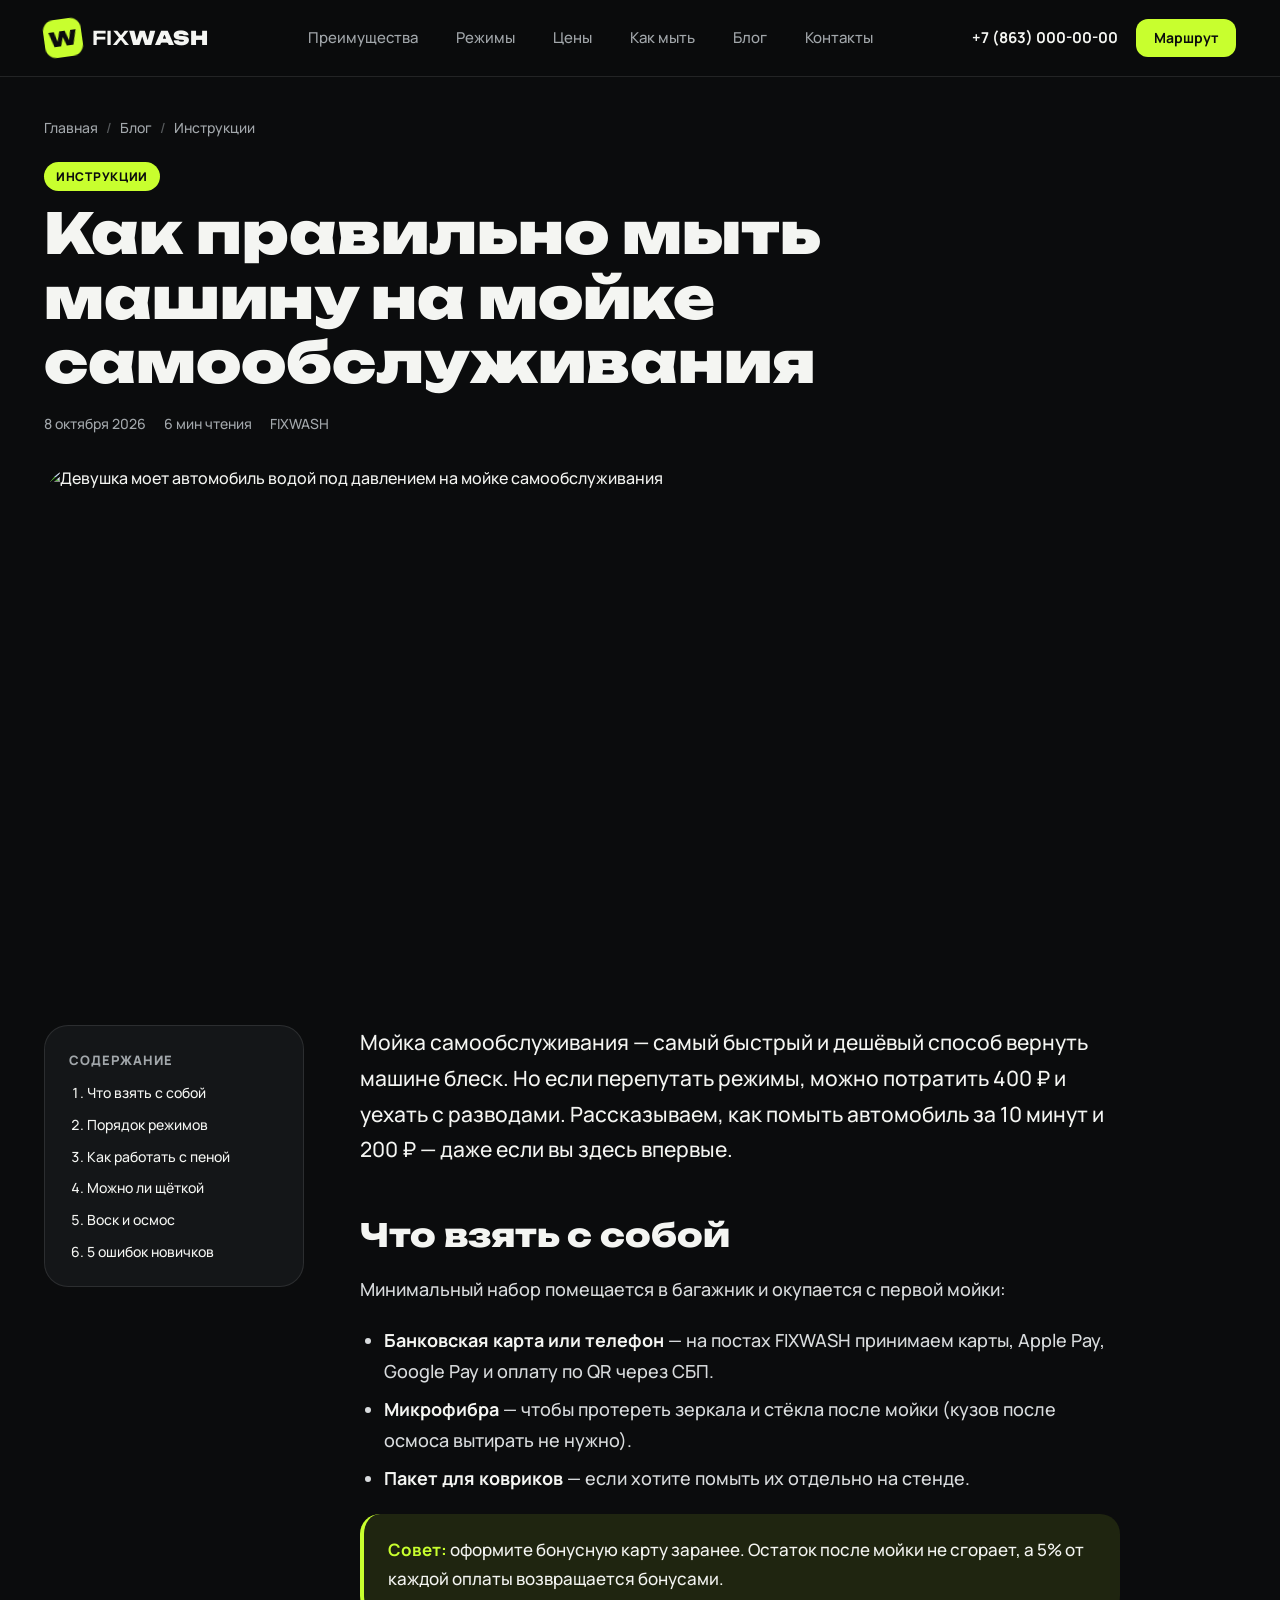
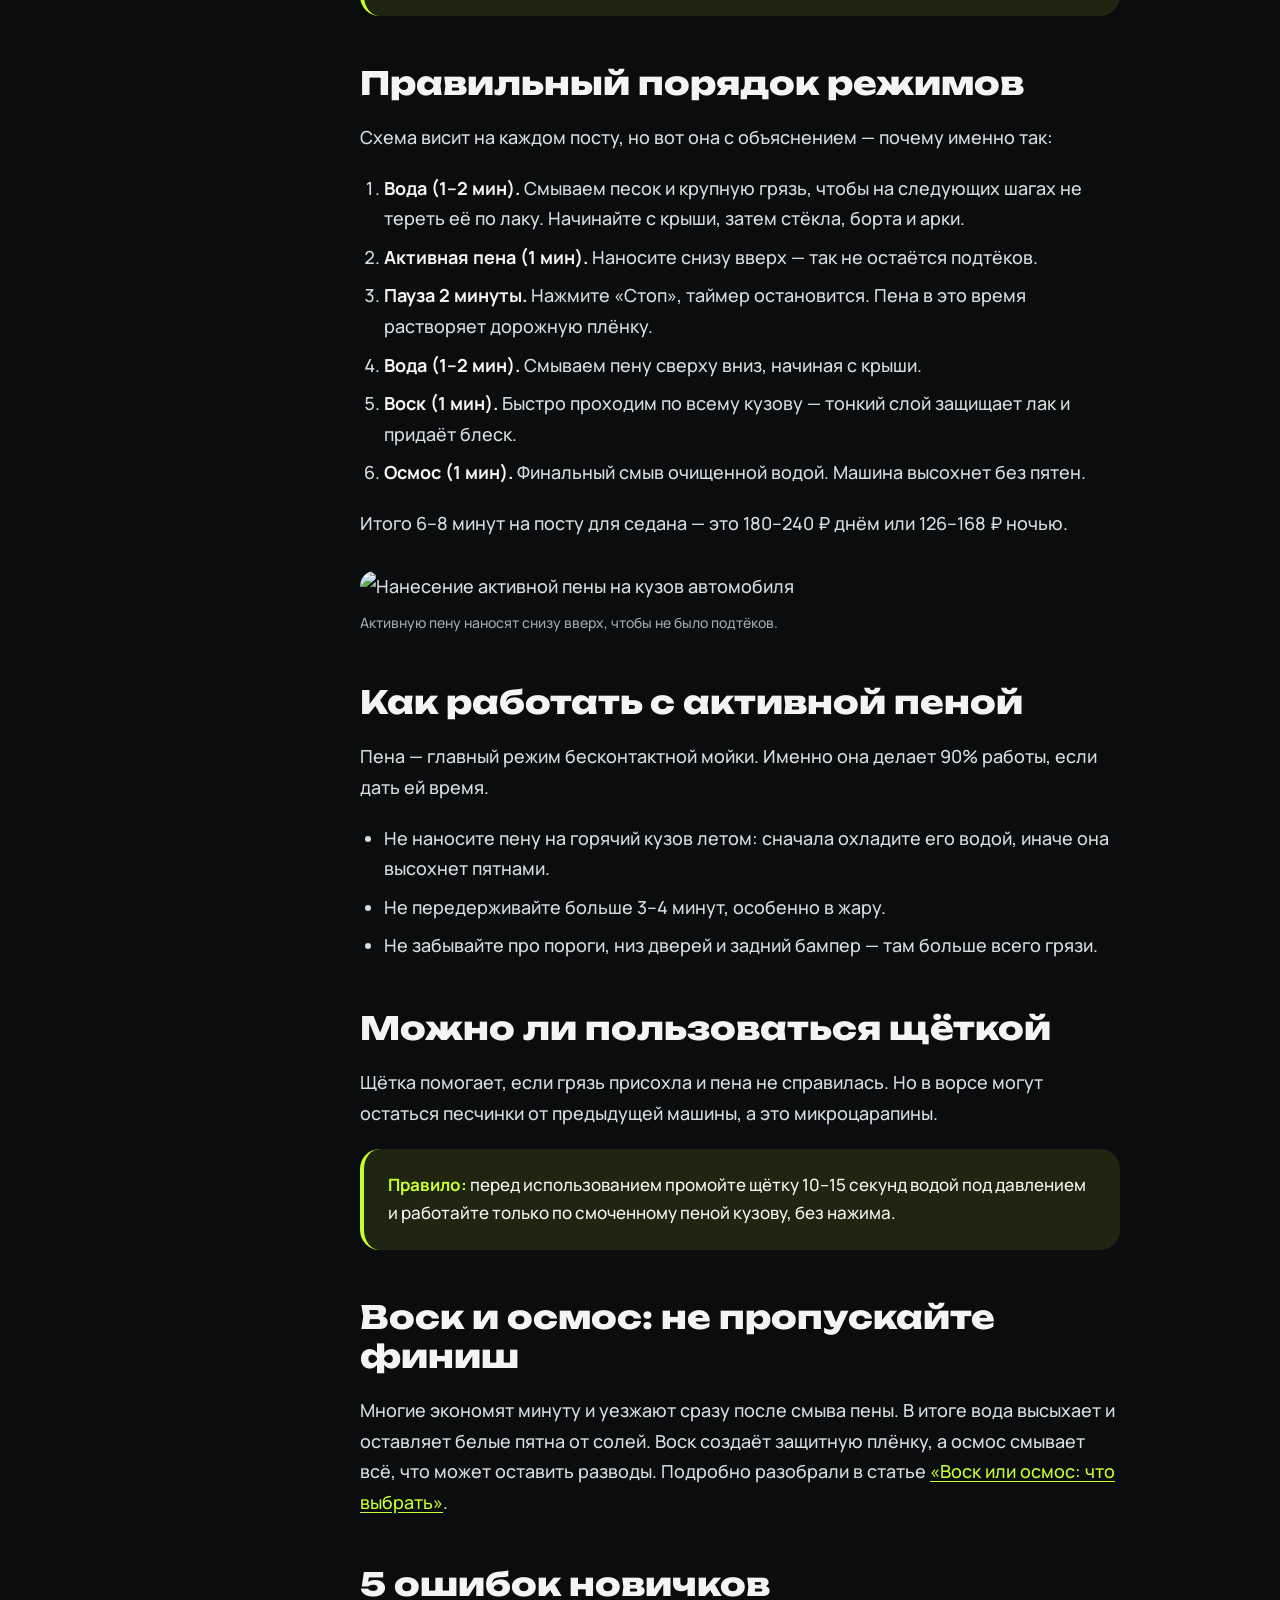
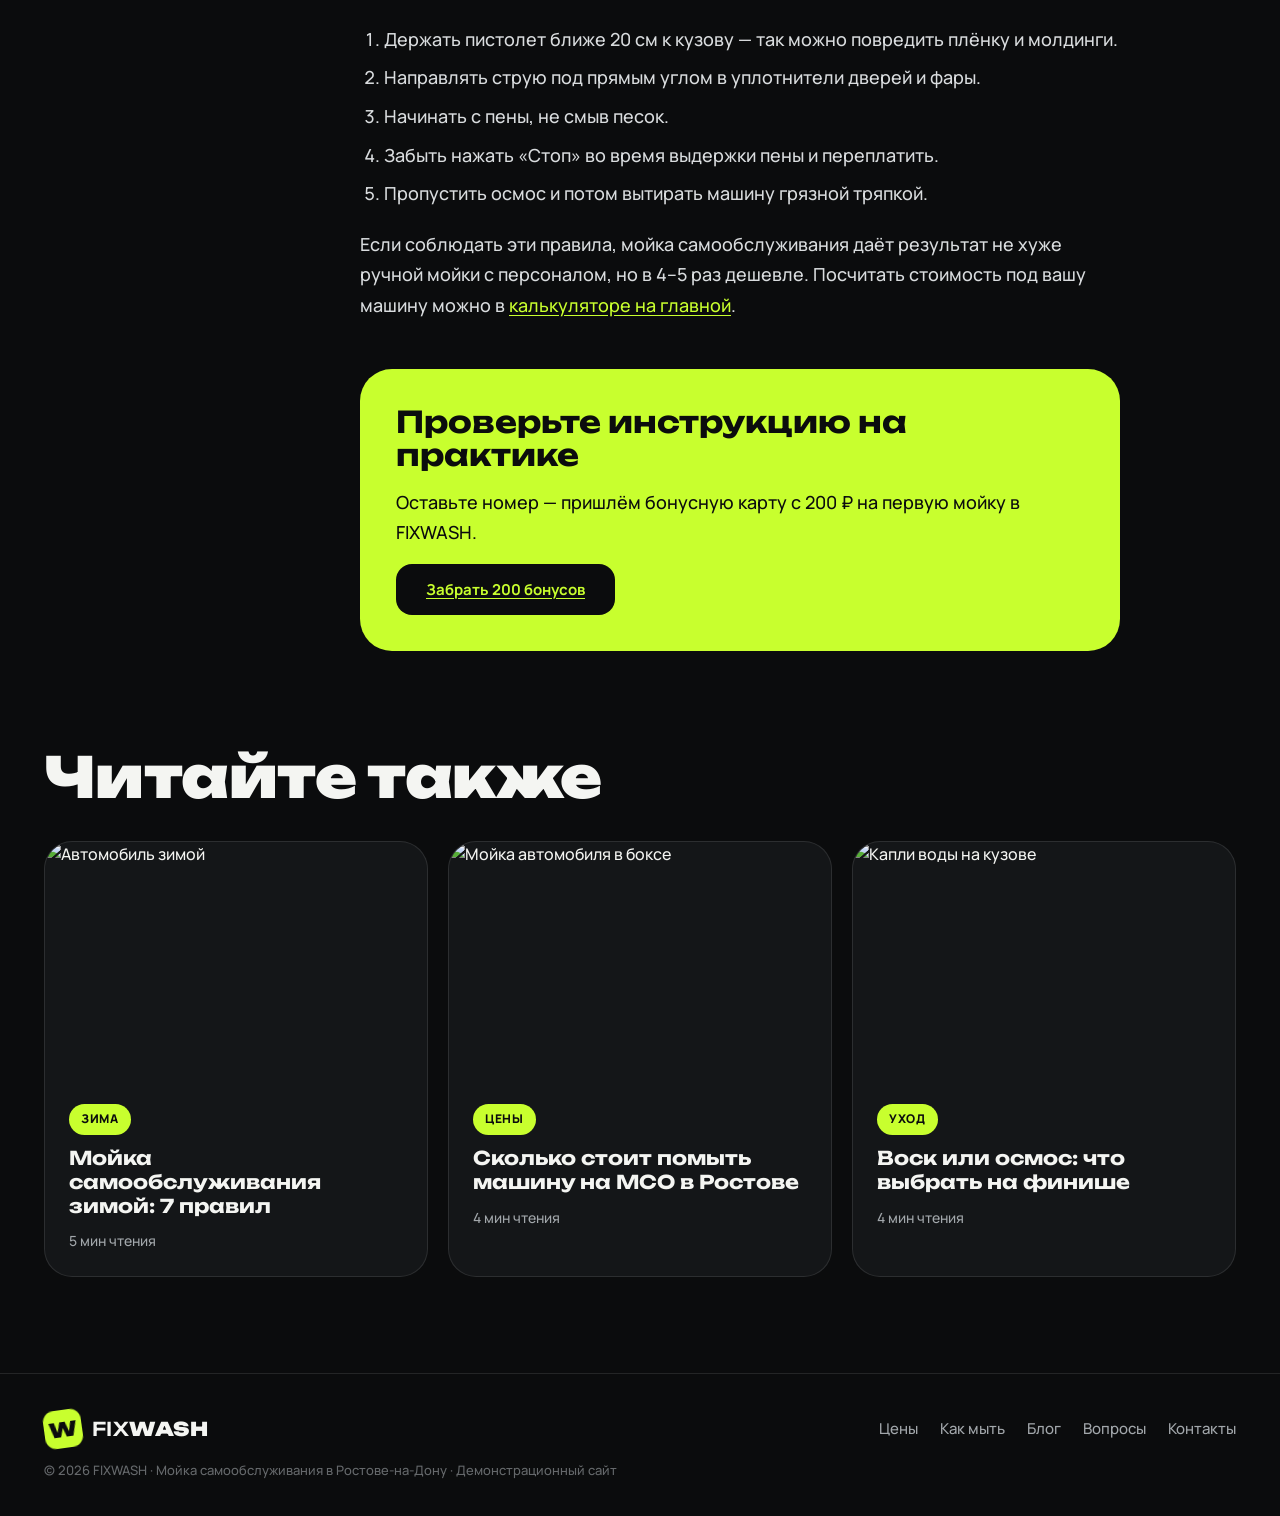
==== blog/kak-pravilno-myt-mashinu-na-moyke-samoobsluzhivaniya.html @ 301a9a61 "Сайт мойки самообслуживания FIXWASH Лендинг с пультом режимов, калькулятором стоимости, ценами, форм" ====
<!doctype html>
<html lang="ru">
<head>
  <meta charset="utf-8">
  <meta name="viewport" content="width=device-width, initial-scale=1">
  <title>Как правильно мыть машину на мойке самообслуживания: пошаговая инструкция — FIXWASH</title>
  <meta name="description" content="Пошаговая инструкция, как помыть машину на мойке самообслуживания за 10 минут: порядок режимов, сколько держать пену, как пользоваться щёткой, воском и осмосом.">
  <link rel="canonical" href="https://sasha23rak-design.github.io/fixwash/blog/kak-pravilno-myt-mashinu-na-moyke-samoobsluzhivaniya.html">
  <meta property="og:type" content="article">
  <meta property="og:title" content="Как правильно мыть машину на мойке самообслуживания">
  <meta property="og:image" content="https://images.unsplash.com/photo-1632685062337-095b722134ca?w=1200&q=80&auto=format&fit=crop">
  <meta name="theme-color" content="#0b0c0d">
  <link rel="preconnect" href="https://fonts.googleapis.com">
  <link rel="preconnect" href="https://fonts.gstatic.com" crossorigin>
  <link href="https://fonts.googleapis.com/css2?family=Manrope:wght@400;500;600;700;800&family=Unbounded:wght@500;700;900&display=swap" rel="stylesheet">
  <link rel="stylesheet" href="../css/style.css">
  <script type="application/ld+json">
  {
    "@context": "https://schema.org",
    "@type": "BlogPosting",
    "headline": "Как правильно мыть машину на мойке самообслуживания: пошаговая инструкция",
    "image": "https://images.unsplash.com/photo-1632685062337-095b722134ca?w=1200&q=80",
    "datePublished": "2026-10-08",
    "dateModified": "2026-10-08",
    "author": { "@type": "Organization", "name": "FIXWASH" },
    "publisher": { "@type": "Organization", "name": "FIXWASH" },
    "mainEntityOfPage": "https://sasha23rak-design.github.io/fixwash/blog/kak-pravilno-myt-mashinu-na-moyke-samoobsluzhivaniya.html"
  }
  </script>
  <script type="application/ld+json">
  {
    "@context": "https://schema.org",
    "@type": "BreadcrumbList",
    "itemListElement": [
      { "@type": "ListItem", "position": 1, "name": "Главная", "item": "https://sasha23rak-design.github.io/fixwash/" },
      { "@type": "ListItem", "position": 2, "name": "Блог", "item": "https://sasha23rak-design.github.io/fixwash/blog/" },
      { "@type": "ListItem", "position": 3, "name": "Как правильно мыть машину на мойке самообслуживания" }
    ]
  }
  </script>
</head>
<body>

<header class="header">
  <div class="container header__inner">
    <a href="../" class="logo" aria-label="FIXWASH — на главную"><span class="logo__mark">W</span><span class="logo__text">FIX<b>WASH</b></span></a>
    <nav class="nav" id="nav">
      <a href="../#why">Преимущества</a>
      <a href="../#modes">Режимы</a>
      <a href="../#prices">Цены</a>
      <a href="../#how">Как мыть</a>
      <a href="./">Блог</a>
      <a href="../#contacts">Контакты</a>
    </nav>
    <div class="header__right">
      <a href="tel:+78630000000" class="header__phone">+7 (863) 000-00-00</a>
      <a href="https://yandex.ru/maps/39/rostov-na-donu/" target="_blank" rel="noopener" class="btn btn--lime btn--sm">Маршрут</a>
      <button class="burger" id="burger" aria-label="Открыть меню" aria-expanded="false"><span></span><span></span></button>
    </div>
  </div>
</header>

<main>
<article class="article">
  <div class="container">
    <div class="article__head">
      <nav class="crumbs" aria-label="Хлебные крошки"><a href="../">Главная</a><span aria-hidden="true">/</span><a href="./">Блог</a><span aria-hidden="true">/</span><span>Инструкции</span></nav>
      <span class="post__cat">Инструкции</span>
      <h1 class="article__title">Как правильно мыть машину на мойке самообслуживания</h1>
      <div class="article__meta"><span>8 октября 2026</span><span>6 мин чтения</span><span>FIXWASH</span></div>
    </div>
    <figure class="article__cover"><img src="https://images.unsplash.com/photo-1632685062337-095b722134ca?w=1800&q=80&auto=format&fit=crop" alt="Девушка моет автомобиль водой под давлением на мойке самообслуживания"></figure>

    <div class="article__layout">
      <aside class="toc">
        <p>Содержание</p>
        <ol>
          <li><a href="#before">Что взять с собой</a></li>
          <li><a href="#order">Порядок режимов</a></li>
          <li><a href="#foam">Как работать с пеной</a></li>
          <li><a href="#brush">Можно ли щёткой</a></li>
          <li><a href="#finish">Воск и осмос</a></li>
          <li><a href="#mistakes">5 ошибок новичков</a></li>
        </ol>
      </aside>

      <div class="prose">
        <p class="lead-p">Мойка самообслуживания — самый быстрый и дешёвый способ вернуть машине блеск. Но если перепутать режимы, можно потратить 400 ₽ и уехать с разводами. Рассказываем, как помыть автомобиль за 10 минут и 200 ₽ — даже если вы здесь впервые.</p>

        <h2 id="before">Что взять с собой</h2>
        <p>Минимальный набор помещается в багажник и окупается с первой мойки:</p>
        <ul>
          <li><strong>Банковская карта или телефон</strong> — на постах FIXWASH принимаем карты, Apple Pay, Google Pay и оплату по QR через СБП.</li>
          <li><strong>Микрофибра</strong> — чтобы протереть зеркала и стёкла после мойки (кузов после осмоса вытирать не нужно).</li>
          <li><strong>Пакет для ковриков</strong> — если хотите помыть их отдельно на стенде.</li>
        </ul>
        <div class="tip"><b>Совет:</b> оформите бонусную карту заранее. Остаток после мойки не сгорает, а 5% от каждой оплаты возвращается бонусами.</div>

        <h2 id="order">Правильный порядок режимов</h2>
        <p>Схема висит на каждом посту, но вот она с объяснением — почему именно так:</p>
        <ol>
          <li><strong>Вода (1–2 мин).</strong> Смываем песок и крупную грязь, чтобы на следующих шагах не тереть её по лаку. Начинайте с крыши, затем стёкла, борта и арки.</li>
          <li><strong>Активная пена (1 мин).</strong> Наносите снизу вверх — так не остаётся подтёков.</li>
          <li><strong>Пауза 2 минуты.</strong> Нажмите «Стоп», таймер остановится. Пена в это время растворяет дорожную плёнку.</li>
          <li><strong>Вода (1–2 мин).</strong> Смываем пену сверху вниз, начиная с крыши.</li>
          <li><strong>Воск (1 мин).</strong> Быстро проходим по всему кузову — тонкий слой защищает лак и придаёт блеск.</li>
          <li><strong>Осмос (1 мин).</strong> Финальный смыв очищенной водой. Машина высохнет без пятен.</li>
        </ol>
        <p>Итого 6–8 минут на посту для седана — это 180–240 ₽ днём или 126–168 ₽ ночью.</p>

        <figure>
          <img src="https://images.unsplash.com/photo-1608506375591-b90e1f955e4b?w=1400&q=75&auto=format&fit=crop" alt="Нанесение активной пены на кузов автомобиля" loading="lazy">
          <figcaption>Активную пену наносят снизу вверх, чтобы не было подтёков.</figcaption>
        </figure>

        <h2 id="foam">Как работать с активной пеной</h2>
        <p>Пена — главный режим бесконтактной мойки. Именно она делает 90% работы, если дать ей время.</p>
        <ul>
          <li>Не наносите пену на горячий кузов летом: сначала охладите его водой, иначе она высохнет пятнами.</li>
          <li>Не передерживайте больше 3–4 минут, особенно в жару.</li>
          <li>Не забывайте про пороги, низ дверей и задний бампер — там больше всего грязи.</li>
        </ul>

        <h2 id="brush">Можно ли пользоваться щёткой</h2>
        <p>Щётка помогает, если грязь присохла и пена не справилась. Но в ворсе могут остаться песчинки от предыдущей машины, а это микроцарапины.</p>
        <div class="tip"><b>Правило:</b> перед использованием промойте щётку 10–15 секунд водой под давлением и работайте только по смоченному пеной кузову, без нажима.</div>

        <h2 id="finish">Воск и осмос: не пропускайте финиш</h2>
        <p>Многие экономят минуту и уезжают сразу после смыва пены. В итоге вода высыхает и оставляет белые пятна от солей. Воск создаёт защитную плёнку, а осмос смывает всё, что может оставить разводы. Подробно разобрали в статье <a href="vosk-ili-osmos.html">«Воск или осмос: что выбрать»</a>.</p>

        <h2 id="mistakes">5 ошибок новичков</h2>
        <ol>
          <li>Держать пистолет ближе 20 см к кузову — так можно повредить плёнку и молдинги.</li>
          <li>Направлять струю под прямым углом в уплотнители дверей и фары.</li>
          <li>Начинать с пены, не смыв песок.</li>
          <li>Забыть нажать «Стоп» во время выдержки пены и переплатить.</li>
          <li>Пропустить осмос и потом вытирать машину грязной тряпкой.</li>
        </ol>
        <p>Если соблюдать эти правила, мойка самообслуживания даёт результат не хуже ручной мойки с персоналом, но в 4–5 раз дешевле. Посчитать стоимость под вашу машину можно в <a href="../#calc">калькуляторе на главной</a>.</p>

        <div class="article-cta">
          <h3>Проверьте инструкцию на практике</h3>
          <p>Оставьте номер — пришлём бонусную карту с 200 ₽ на первую мойку в FIXWASH.</p>
          <a href="../#bonus" class="btn">Забрать 200 бонусов</a>
        </div>
      </div>
    </div>
  </div>
</article>

<section class="section section--tight">
  <div class="container">
    <h2 class="h2" style="margin-bottom: 32px">Читайте также</h2>
    <div class="posts">
      <a class="post" href="moyka-samoobsluzhivaniya-zimoy.html">
        <img src="https://images.unsplash.com/photo-1517524008697-84bbe3c3fd98?w=900&q=75&auto=format&fit=crop" alt="Автомобиль зимой" loading="lazy">
        <div class="post__body"><span class="post__cat">Зима</span><h3>Мойка самообслуживания зимой: 7 правил</h3><p class="post__meta">5 мин чтения</p></div>
      </a>
      <a class="post" href="skolko-stoit-moyka-samoobsluzhivaniya-rostov.html">
        <img src="https://images.unsplash.com/photo-1694025900981-4437a2d09b71?w=900&q=75&auto=format&fit=crop" alt="Мойка автомобиля в боксе" loading="lazy">
        <div class="post__body"><span class="post__cat">Цены</span><h3>Сколько стоит помыть машину на МСО в Ростове</h3><p class="post__meta">4 мин чтения</p></div>
      </a>
      <a class="post" href="vosk-ili-osmos.html">
        <img src="https://images.unsplash.com/photo-1704796141009-5ed5cc8ca5f3?w=900&q=75&auto=format&fit=crop" alt="Капли воды на кузове" loading="lazy">
        <div class="post__body"><span class="post__cat">Уход</span><h3>Воск или осмос: что выбрать на финише</h3><p class="post__meta">4 мин чтения</p></div>
      </a>
    </div>
  </div>
</section>
</main>

<footer class="footer">
  <div class="container">
    <div class="footer__inner">
      <a href="../" class="logo"><span class="logo__mark">W</span><span class="logo__text">FIX<b>WASH</b></span></a>
      <nav class="footer__nav"><a href="../#prices">Цены</a><a href="../#how">Как мыть</a><a href="./">Блог</a><a href="../#faq">Вопросы</a><a href="../#contacts">Контакты</a></nav>
    </div>
    <p class="footer__demo">© 2026 FIXWASH · Мойка самообслуживания в Ростове-на-Дону · Демонстрационный сайт</p>
  </div>
</footer>

<a href="https://yandex.ru/maps/39/rostov-na-donu/" target="_blank" rel="noopener" class="mobile-cta btn btn--lime">Построить маршрут</a>

<script src="../js/main.js"></script>
</body>
</html>
---- css/style.css ----
/* ================= TOKENS ================= */
:root {
  --bg: #0b0c0d;
  --bg-2: #141618;
  --bg-3: #1c1f22;
  --light: #f2f3f0;
  --card: #ffffff;
  --card-2: #ebece8;
  --lime: #c8ff2e;
  --lime-d: #b1e61c;
  --text: #f4f5f2;
  --text-dim: #a2a7ab;
  --ink: #0b0c0d;
  --ink-dim: #5d6266;
  --line: rgba(255, 255, 255, .1);
  --radius: 28px;
  --radius-sm: 18px;
  --head: "Unbounded", system-ui, sans-serif;
  --body: "Manrope", system-ui, sans-serif;
  --container: 1240px;
}

*, *::before, *::after { box-sizing: border-box; }
[hidden] { display: none !important; }
html { scroll-behavior: smooth; scroll-padding-top: 90px; }
body {
  margin: 0;
  background: var(--bg);
  color: var(--text);
  font: 500 16px/1.55 var(--body);
  -webkit-font-smoothing: antialiased;
  overflow-x: hidden;
}
img { display: block; max-width: 100%; }
a { color: inherit; text-decoration: none; }
button { font: inherit; cursor: pointer; }
h1, h2, h3, h4 { margin: 0; font-family: var(--head); font-weight: 700; line-height: 1.1; }
p { margin: 0; }

.container { width: 100%; max-width: var(--container); margin: 0 auto; padding: 0 24px; }
.lime { color: var(--lime); }
.lime-bg { background: var(--lime); color: var(--ink); padding: 0 .25em; border-radius: .25em; }
.dot { width: 8px; height: 8px; border-radius: 50%; background: var(--lime); display: inline-block; box-shadow: 0 0 0 4px rgba(200, 255, 46, .2); }

/* ================= BUTTONS ================= */
.btn {
  display: inline-flex; align-items: center; justify-content: center; gap: 8px;
  padding: 18px 30px; border-radius: 16px; border: 0;
  font: 700 15px/1 var(--body); white-space: nowrap;
  transition: transform .2s, background .2s, box-shadow .2s, color .2s;
}
.btn:active { transform: scale(.97); }
.btn--lime { background: var(--lime); color: var(--ink); }
.btn--lime:hover { background: var(--lime-d); box-shadow: 0 10px 30px -10px rgba(200, 255, 46, .7); }
.btn--ghost { background: rgba(255, 255, 255, .08); color: var(--text); border: 1px solid rgba(255, 255, 255, .22); backdrop-filter: blur(8px); }
.btn--ghost:hover { background: rgba(255, 255, 255, .16); }
.btn--ghost-dark { background: transparent; color: var(--ink); border: 1px solid rgba(0, 0, 0, .15); }
.btn--ghost-dark:disabled { opacity: .35; cursor: default; }
.btn--sm { padding: 12px 18px; border-radius: 12px; font-size: 14px; }

.tag {
  display: inline-flex; align-items: center; gap: 10px;
  padding: 8px 16px; border-radius: 99px;
  background: rgba(255, 255, 255, .08); border: 1px solid var(--line);
  font-size: 14px; font-weight: 600; backdrop-filter: blur(8px);
}
.tag--dark { background: var(--ink); color: var(--text); }

/* ================= HEADER ================= */
.header {
  position: sticky; top: 0; z-index: 50;
  background: rgba(11, 12, 13, .78); backdrop-filter: blur(14px);
  border-bottom: 1px solid var(--line);
}
.header__inner { display: flex; align-items: center; justify-content: space-between; height: 76px; gap: 24px; }
.logo { display: flex; align-items: center; gap: 10px; }
.logo__mark {
  width: 38px; height: 38px; border-radius: 11px; background: var(--lime); color: var(--ink);
  display: grid; place-items: center; font: 900 20px var(--head);
  transform: rotate(-8deg);
}
.logo__text { font: 500 19px var(--head); letter-spacing: .02em; }
.logo__text b { font-weight: 900; }

.nav { display: flex; gap: 6px; }
.nav a { padding: 10px 16px; border-radius: 99px; font-size: 15px; color: var(--text-dim); transition: color .2s, background .2s; }
.nav a:hover { color: var(--text); background: rgba(255, 255, 255, .06); }
.header__right { display: flex; align-items: center; gap: 18px; }
.header__phone { font-weight: 700; font-size: 15px; }

.burger { display: none; width: 46px; height: 46px; border-radius: 12px; border: 1px solid var(--line); background: var(--bg-3); position: relative; }
.burger span { position: absolute; left: 13px; right: 13px; height: 2px; background: var(--text); transition: transform .25s, top .25s; }
.burger span:first-child { top: 18px; }
.burger span:last-child { top: 26px; }
.burger.is-open span:first-child { top: 22px; transform: rotate(45deg); }
.burger.is-open span:last-child { top: 22px; transform: rotate(-45deg); }

/* ================= HERO ================= */
.hero { padding: 24px 0 0; }
.hero__card {
  position: relative; overflow: hidden;
  min-height: min(680px, 82vh);
  border-radius: 36px; background: var(--bg-2);
  display: flex; align-items: flex-end;
  border: 1px solid var(--line);
}
.hero__img { position: absolute; inset: 0; width: 100%; height: 100%; object-fit: cover; object-position: 70% 60%; transform: scale(1.04); animation: heroZoom 14s ease-out forwards; }
@keyframes heroZoom { to { transform: scale(1); } }
.hero__shade { position: absolute; inset: 0; background: linear-gradient(90deg, rgba(11, 12, 13, .95) 0%, rgba(11, 12, 13, .75) 40%, rgba(11, 12, 13, .1) 75%), linear-gradient(0deg, rgba(11, 12, 13, .7), transparent 50%); }
.hero__content { position: relative; z-index: 2; padding: 56px; max-width: 720px; display: grid; gap: 24px; justify-items: start; }
.hero__title { font-size: clamp(36px, 5.4vw, 72px); font-weight: 900; letter-spacing: -.01em; }
.hero__sub { font-size: 18px; color: #cfd3d5; max-width: 520px; }
.hero__actions { display: flex; flex-wrap: wrap; gap: 12px; margin-top: 6px; }

.hero__badge { position: absolute; z-index: 2; right: 48px; top: 48px; width: 170px; height: 170px; }
.hero__badge svg { width: 100%; height: 100%; animation: spin 18s linear infinite; }
.hero__badge text { fill: var(--lime); font: 700 13.4px var(--head); letter-spacing: .08em; }
.hero__badge-core {
  position: absolute; inset: 42px; border-radius: 50%; background: var(--lime); color: var(--ink);
  display: grid; place-content: center; text-align: center; font: 900 22px/1 var(--head);
}
.hero__badge-core small { font: 700 11px var(--body); text-transform: uppercase; letter-spacing: .08em; margin-top: 4px; }
@keyframes spin { to { transform: rotate(360deg); } }

.pills { display: flex; flex-wrap: wrap; gap: 12px; margin-top: 16px; }
.pill {
  flex: 1 1 220px; display: flex; align-items: center; gap: 12px;
  padding: 16px 20px; border-radius: 18px; background: var(--bg-2); border: 1px solid var(--line);
  font-weight: 600; font-size: 15px;
}
.pill__ico { width: 34px; height: 34px; flex: none; border-radius: 10px; display: grid; place-items: center; background: var(--bg-3); color: var(--lime); font-weight: 800; }
.pill--lime { background: var(--lime); color: var(--ink); border-color: transparent; }
.pill--lime .pill__ico { background: var(--ink); }

/* ================= STATS ================= */
.stats { padding: 72px 0 24px; }
.stats__grid { display: grid; grid-template-columns: repeat(4, 1fr); gap: 0; border-top: 1px solid var(--line); }
.stat { padding: 28px 24px 0 0; display: grid; gap: 8px; }
.stat + .stat { padding-left: 24px; border-left: 1px solid var(--line); }
.stat__num { font: 900 clamp(34px, 4.2vw, 58px)/1 var(--head); color: var(--lime); }
.stat span { color: var(--text-dim); font-size: 15px; max-width: 220px; }

/* ================= SECTIONS ================= */
.section { padding: 96px 0; }
.section--tight { padding: 72px 0; }
.section--light { background: var(--light); color: var(--ink); border-radius: 44px; margin: 0 12px; }
.section__head { display: flex; justify-content: space-between; align-items: flex-end; gap: 32px; margin-bottom: 48px; flex-wrap: wrap; }
.h2 { font-size: clamp(32px, 4.4vw, 58px); font-weight: 900; letter-spacing: -.01em; }
.section__lead { max-width: 460px; color: var(--text-dim); font-size: 17px; }
.section--light .section__lead { color: var(--ink-dim); }

/* ================= SERVICES ================= */
.services { display: grid; grid-template-columns: repeat(3, 1fr); gap: 20px; }
.service {
  position: relative; overflow: hidden; border-radius: var(--radius);
  background: var(--bg-2); border: 1px solid var(--line);
  display: flex; flex-direction: column;
  transition: transform .3s, border-color .3s;
}
.service:hover { transform: translateY(-6px); border-color: rgba(200, 255, 46, .5); }
.service img { width: 100%; aspect-ratio: 16 / 10; object-fit: cover; transition: transform .6s; }
.service:hover img { transform: scale(1.06); }
.service__body { padding: 24px; display: flex; flex-direction: column; gap: 14px; flex: 1; }
.service h3 { font-size: 21px; }
.service ul { margin: 0; padding: 0; list-style: none; display: grid; gap: 6px; color: var(--text-dim); font-size: 15px; }
.service li::before { content: "→ "; color: var(--lime); }
.service__foot { margin-top: auto; padding-top: 10px; display: flex; align-items: center; justify-content: space-between; gap: 12px; }
.price { font: 700 18px var(--head); }

/* ================= ABOUT ================= */
.about { display: grid; grid-template-columns: 1fr 1.15fr; gap: 48px; align-items: start; }
.about__intro { display: grid; gap: 18px; }
.about__brand { font-size: 28px; margin-top: 8px; }
.about__intro p { color: var(--ink-dim); font-size: 17px; }
.about__intro p b { color: var(--ink); }
.about__photo { width: 100%; border-radius: var(--radius); aspect-ratio: 16 / 10; object-fit: cover; margin-top: 10px; }

.adv { display: grid; grid-template-columns: repeat(2, 1fr); gap: 16px; }
.adv__card {
  background: var(--card); border-radius: var(--radius); padding: 26px;
  min-height: 210px; display: flex; flex-direction: column; justify-content: space-between; gap: 20px;
  transition: transform .3s;
}
.adv__card:hover { transform: translateY(-4px) rotate(-.5deg); }
.adv__card p { font-weight: 600; font-size: 16px; max-width: 220px; }
.adv__card b { font: 900 clamp(64px, 7vw, 96px)/.8 var(--head); letter-spacing: -.04em; }
.adv__card--lime { background: var(--lime); }
.adv__card--dark { background: var(--ink); color: var(--text); }
.adv__card--dark b { color: var(--lime); }

/* ================= MARQUEE ================= */
.marquee { overflow: hidden; padding: 28px 0; margin: 72px 0 0; background: var(--lime); color: var(--ink); transform: rotate(-1.5deg); }
.marquee__track { display: flex; gap: 32px; width: max-content; animation: marquee 28s linear infinite; align-items: center; }
.marquee span { font: 900 clamp(22px, 3vw, 36px) var(--head); text-transform: uppercase; white-space: nowrap; }
.marquee i { font-style: normal; font-size: 24px; }
@keyframes marquee { to { transform: translateX(-50%); } }

/* ================= CASES ================= */
.cases { display: grid; grid-template-columns: 1.1fr 1fr; gap: 24px; align-items: stretch; }
.cases__media { position: relative; border-radius: var(--radius); overflow: hidden; min-height: 460px; background: var(--bg-2); }
.cases__media img { position: absolute; inset: 0; width: 100%; height: 100%; object-fit: cover; transition: opacity .35s; }
.cases__media img.is-fading { opacity: 0; }
.cases__counter { position: absolute; left: 20px; bottom: 20px; padding: 10px 16px; border-radius: 99px; background: rgba(11, 12, 13, .7); backdrop-filter: blur(8px); font: 700 14px var(--head); }
.cases__counter b { color: var(--lime); }

.cases__list { display: grid; gap: 12px; align-content: start; }
.case { border-radius: 22px; background: var(--bg-2); border: 1px solid var(--line); transition: background .3s, color .3s; }
.case__head {
  width: 100%; display: flex; align-items: center; justify-content: space-between; gap: 12px;
  padding: 22px 24px; background: none; border: 0; color: inherit; text-align: left;
  font: 700 clamp(17px, 1.8vw, 21px) var(--head);
}
.case__tag { font: 700 12px var(--body); text-transform: uppercase; letter-spacing: .06em; padding: 6px 12px; border-radius: 99px; border: 1px solid currentColor; opacity: .7; flex: none; }
.case__body { display: grid; grid-template-rows: 0fr; transition: grid-template-rows .4s ease; }
.case__body > div { overflow: hidden; }
.case__cols { display: grid; grid-template-columns: 1.2fr 1fr; gap: 20px; padding: 0 24px 24px; }
.case h4 { font: 800 14px var(--body); margin-bottom: 8px; }
.case ul { margin: 0; padding-left: 18px; font-size: 15px; }
.case p { font-size: 15px; }
.case.is-open { background: var(--lime); color: var(--ink); border-color: transparent; }
.case.is-open .case__body { grid-template-rows: 1fr; }
.case:not(.is-open):hover { background: var(--bg-3); }

/* ================= STEPS ================= */
.steps { display: grid; grid-template-columns: repeat(4, 1fr); gap: 16px; margin-top: 40px; counter-reset: s; }
.step { padding: 28px; border-radius: var(--radius); border: 1px solid var(--line); background: var(--bg-2); display: grid; gap: 12px; align-content: start; position: relative; }
.step__n { width: 54px; height: 54px; border-radius: 16px; background: var(--lime); color: var(--ink); display: grid; place-items: center; font: 900 24px var(--head); margin-bottom: 8px; }
.step h4 { font-size: 20px; }
.step p { color: var(--text-dim); font-size: 15px; }

/* ================= REVIEWS ================= */
.reviews { display: grid; grid-template-columns: repeat(3, 1fr); gap: 20px; }
.review { margin: 0; padding: 30px; border-radius: var(--radius); background: var(--card); display: flex; flex-direction: column; gap: 18px; }
.review--lime { background: var(--lime); }
.review__stars { color: #f5a400; letter-spacing: .1em; font-size: 18px; }
.review--lime .review__stars { color: var(--ink); }
.review blockquote { margin: 0; font-size: 16px; flex: 1; }
.review figcaption { color: var(--ink-dim); font-size: 14px; }
.review figcaption b { color: var(--ink); }

/* ================= QUIZ ================= */
.quiz { display: grid; grid-template-columns: .9fr 1.1fr; gap: 20px; }
.quiz__aside {
  border-radius: 36px; padding: 44px; display: flex; flex-direction: column; gap: 22px; justify-content: center;
  background: linear-gradient(160deg, rgba(11, 12, 13, .3), rgba(11, 12, 13, .92)), url("https://images.unsplash.com/photo-1619405399517-d7fce0f13302?w=1000&q=75&auto=format&fit=crop") center / cover;
  border: 1px solid var(--line); min-height: 520px;
}
.quiz__aside .tag { align-self: flex-start; }
.quiz__aside p { color: #cfd3d5; font-size: 17px; max-width: 420px; }
.quiz__gift { display: flex; align-items: center; gap: 14px; padding: 16px; border-radius: 18px; background: rgba(200, 255, 46, .12); border: 1px solid rgba(200, 255, 46, .4); margin-top: auto; }
.quiz__gift-ico { width: 46px; height: 46px; flex: none; border-radius: 14px; background: var(--lime); color: var(--ink); display: grid; place-items: center; font: 900 22px var(--head); }
.quiz__gift p { color: var(--text); font-size: 15px; }

.quiz__form { background: var(--light); color: var(--ink); border-radius: 36px; padding: 44px; display: flex; flex-direction: column; min-height: 520px; }
.quiz__progress { height: 8px; border-radius: 99px; background: var(--card-2); overflow: hidden; }
.quiz__progress span { display: block; height: 100%; width: 25%; background: var(--ink); border-radius: 99px; transition: width .4s ease; }
.quiz__count { margin: 14px 0 26px; color: var(--ink-dim); font-size: 14px; font-weight: 600; }
.quiz__count b { color: var(--ink); }

.qstep { border: 0; padding: 0; margin: 0; min-width: 0; display: none; animation: fadeUp .35s ease; }
.qstep.is-active { display: block; }
@keyframes fadeUp { from { opacity: 0; transform: translateY(12px); } }
.qstep legend { font: 700 clamp(22px, 2.4vw, 28px)/1.2 var(--head); margin-bottom: 24px; padding: 0; }

.opts { display: grid; grid-template-columns: repeat(2, 1fr); gap: 12px; }
.opt input { position: absolute; opacity: 0; pointer-events: none; }
.opt span {
  display: flex; align-items: center; min-height: 64px; padding: 16px 20px; border-radius: 18px;
  background: var(--card); border: 2px solid transparent; font-weight: 700; cursor: pointer;
  transition: border-color .2s, background .2s, transform .2s;
}
.opt span:hover { border-color: rgba(0, 0, 0, .15); }
.opt input:checked + span { background: var(--lime); border-color: var(--ink); }
.opt input:focus-visible + span { outline: 3px solid var(--ink); outline-offset: 2px; }

.fields { display: grid; gap: 14px; }
.field { display: grid; gap: 8px; }
.field span { font-size: 14px; font-weight: 700; color: var(--ink-dim); }
.field input {
  height: 60px; padding: 0 20px; border-radius: 16px; border: 2px solid transparent;
  background: var(--card); font: 600 17px var(--body); color: var(--ink); outline: none; transition: border-color .2s;
}
.field input:focus { border-color: var(--ink); }
.field input.is-invalid { border-color: #e5484d; }
.check { display: flex; gap: 10px; align-items: center; margin-top: 18px; font-size: 14px; color: var(--ink-dim); cursor: pointer; }
.check input { width: 18px; height: 18px; accent-color: var(--ink); }

.quiz__error { color: #d93036; font-weight: 700; font-size: 14px; min-height: 22px; margin-top: 14px; }
.quiz__nav { display: flex; justify-content: space-between; gap: 12px; margin-top: auto; padding-top: 8px; }
.quiz__nav .btn { flex: 1; }

.qdone { text-align: center; display: grid; gap: 14px; justify-items: center; padding: 20px 0; animation: fadeUp .4s ease; }
.qdone__ico { width: 84px; height: 84px; border-radius: 50%; background: var(--lime); display: grid; place-items: center; font: 900 38px var(--head); }
.qdone h3 { font-size: 30px; }
.qdone p { color: var(--ink-dim); max-width: 380px; }
.qdone__sum { display: flex; flex-wrap: wrap; justify-content: center; gap: 8px; margin-top: 6px; }
.qdone__sum span { padding: 8px 14px; border-radius: 99px; background: var(--card); font-size: 14px; font-weight: 700; }

/* ================= CONTACTS ================= */
.contacts { display: grid; grid-template-columns: 1fr 1.1fr; gap: 20px; }
.contacts__info { border-radius: 36px; padding: 44px; background: var(--bg-2); border: 1px solid var(--line); display: grid; gap: 28px; align-content: start; justify-items: start; }
.contacts__list { list-style: none; margin: 0; padding: 0; display: grid; gap: 18px; width: 100%; }
.contacts__list li { display: grid; gap: 4px; padding-bottom: 18px; border-bottom: 1px solid var(--line); }
.contacts__list span { color: var(--text-dim); font-size: 14px; }
.contacts__list b { font-size: 18px; }
.contacts__img { position: relative; border-radius: 36px; overflow: hidden; min-height: 420px; }
.contacts__img img { position: absolute; inset: 0; width: 100%; height: 100%; object-fit: cover; }
.contacts__note { position: absolute; left: 20px; right: 20px; bottom: 20px; padding: 16px 20px; border-radius: 18px; background: var(--lime); color: var(--ink); font-weight: 700; }

/* ================= FOOTER ================= */
.footer { border-top: 1px solid var(--line); padding: 36px 0; margin-top: 24px; }
.footer__inner { display: flex; align-items: center; justify-content: space-between; gap: 20px; flex-wrap: wrap; color: var(--text-dim); font-size: 14px; }
.footer__demo { opacity: .6; }

.mobile-cta { display: none; }

/* reveal on scroll */
.reveal { opacity: 0; transform: translateY(28px); transition: opacity .7s ease, transform .7s ease; }
.reveal.is-visible { opacity: 1; transform: none; }

@media (prefers-reduced-motion: reduce) {
  *, *::before, *::after { animation: none !important; transition: none !important; }
  .reveal { opacity: 1; transform: none; }
}

/* ================= RESPONSIVE ================= */
@media (max-width: 1100px) {
  .header__phone { display: none; }
  .services { grid-template-columns: repeat(2, 1fr); }
  .about { grid-template-columns: 1fr; }
  .steps { grid-template-columns: repeat(2, 1fr); }
}

@media (max-width: 900px) {
  .nav {
    position: fixed; top: 76px; left: 0; right: 0; flex-direction: column; gap: 0;
    background: var(--bg); border-bottom: 1px solid var(--line); padding: 8px 16px 20px;
    transform: translateY(-120%); transition: transform .35s ease; z-index: -1;
  }
  .nav.is-open { transform: none; }
  .nav a { padding: 16px 8px; font-size: 18px; color: var(--text); border-radius: 0; border-bottom: 1px solid var(--line); }
  .burger { display: block; }

  .hero__content { padding: 32px; }
  .hero__badge { right: 24px; top: 24px; width: 130px; height: 130px; }
  .hero__badge-core { inset: 32px; font-size: 17px; }
  .hero__shade { background: linear-gradient(0deg, rgba(11, 12, 13, .97) 10%, rgba(11, 12, 13, .6) 55%, rgba(11, 12, 13, .15)); }

  .stats__grid { grid-template-columns: repeat(2, 1fr); }
  .stat:nth-child(3) { padding-left: 0; border-left: 0; }

  .cases, .quiz, .contacts { grid-template-columns: 1fr; }
  .cases__media { min-height: 300px; }
  .reviews { grid-template-columns: 1fr; }
  .quiz__aside { min-height: 0; }
}

@media (max-width: 640px) {
  body { font-size: 15px; padding-bottom: 84px; }
  .container { padding: 0 16px; }
  .header__inner { height: 66px; }
  .nav { top: 66px; }
  .header__right .btn { display: none; }
  .logo__text { font-size: 17px; }

  .hero { padding-top: 12px; }
  .hero__card { min-height: 640px; border-radius: 28px; }
  .hero__img { object-position: 62% 50%; }
  .hero__content { padding: 24px; gap: 18px; }
  .hero__sub { font-size: 16px; }
  .hero__actions { width: 100%; }
  .hero__actions .btn { flex: 1 1 100%; }
  .hero__badge { width: 110px; height: 110px; right: 16px; top: 16px; }
  .hero__badge-core { inset: 27px; font-size: 14px; }
  .hero__badge-core small { font-size: 8px; }
  .pill { flex-basis: 100%; }

  .stats { padding: 48px 0 8px; }
  .stat { padding: 22px 12px 0 0; }
  .stat + .stat { padding-left: 12px; }
  .stat:nth-child(3) { padding-left: 0; }
  .stat__num { font-size: 28px; white-space: nowrap; }
  .stat span { font-size: 13px; }

  .section { padding: 64px 0; }
  .section--tight { padding: 52px 0; }
  .section--light { margin: 0 6px; border-radius: 28px; }
  .section__head { margin-bottom: 28px; }

  .services { grid-template-columns: 1fr; }
  .adv { grid-template-columns: 1fr 1fr; gap: 10px; }
  .adv__card { min-height: 170px; padding: 18px; border-radius: 22px; }
  .adv__card p { font-size: 14px; }
  .adv__card b { font-size: 56px; }

  .marquee { margin-top: 48px; padding: 18px 0; }
  .case__head { padding: 18px; }
  .case__cols { grid-template-columns: 1fr; padding: 0 18px 18px; gap: 14px; }
  .steps { grid-template-columns: 1fr; }

  .quiz__aside, .quiz__form, .contacts__info { padding: 26px 20px; border-radius: 28px; }
  .quiz__form { min-height: 0; }
  .opts { grid-template-columns: 1fr; }
  .opt span { min-height: 56px; }
  .contacts__img { min-height: 320px; border-radius: 28px; }

  .mobile-cta {
    display: flex; position: fixed; left: 12px; right: 12px; bottom: 12px; z-index: 60;
    box-shadow: 0 12px 30px -8px rgba(0, 0, 0, .6);
    transition: transform .3s, opacity .3s;
  }
  .mobile-cta.is-hidden { transform: translateY(140%); opacity: 0; }
}

/* =====================================================
   FIXWASH — компоненты мойки самообслуживания и блога
   ===================================================== */
.btn--block { width: 100%; }
.stat__num { white-space: nowrap; font-size: clamp(28px, 3.6vw, 52px); }
.adv--4 { grid-template-columns: repeat(4, 1fr); }
.adv--4 .adv__card { min-height: 230px; }
.steps--5 { grid-template-columns: repeat(5, 1fr); margin-top: 0; }

/* ----- Modes (пульт) ----- */
.modes { display: grid; grid-template-columns: .9fr 1.1fr; gap: 20px; }
.modes__panel { display: grid; grid-template-columns: repeat(2, 1fr); gap: 12px; padding: 20px; border-radius: 36px; background: var(--bg-2); border: 1px solid var(--line); align-content: start; }
.mode {
  display: flex; align-items: center; gap: 12px; text-align: left;
  padding: 18px; min-height: 76px; border-radius: 20px; border: 1px solid var(--line);
  background: var(--bg-3); color: var(--text); font: 700 15px var(--body);
  transition: background .2s, color .2s, transform .2s, border-color .2s;
}
.mode span { width: 38px; height: 38px; flex: none; border-radius: 12px; display: grid; place-items: center; background: var(--bg); color: var(--lime); font: 900 13px var(--head); }
.mode:hover { border-color: rgba(200, 255, 46, .5); transform: translateY(-2px); }
.mode.is-active { background: var(--lime); color: var(--ink); border-color: transparent; }
.mode.is-active span { background: var(--ink); }

.modes__view { position: relative; border-radius: 36px; overflow: hidden; min-height: 480px; background: var(--bg-2); }
.modes__view img { position: absolute; inset: 0; width: 100%; height: 100%; object-fit: cover; transition: opacity .35s; }
.modes__view img.is-fading { opacity: 0; }
.modes__view::after { content: ""; position: absolute; inset: 0; background: linear-gradient(0deg, rgba(11, 12, 13, .95) 15%, rgba(11, 12, 13, .1) 65%); }
.modes__info { position: absolute; z-index: 2; left: 0; right: 0; bottom: 0; padding: 32px; display: grid; gap: 12px; }
.modes__info h3 { font-size: clamp(22px, 2.6vw, 32px); }
.modes__info p { color: #cfd3d5; max-width: 520px; }
.modes__time { justify-self: start; padding: 8px 14px; border-radius: 99px; background: var(--lime); color: var(--ink); font-weight: 800; font-size: 13px; }

/* ----- Chemistry ----- */
.chem { display: grid; grid-template-columns: 1fr 1fr; gap: 20px; align-items: stretch; }
.chem__media { position: relative; border-radius: 36px; overflow: hidden; min-height: 520px; }
.chem__media img { position: absolute; inset: 0; width: 100%; height: 100%; object-fit: cover; }
.chem__label { position: absolute; left: 20px; bottom: 20px; right: 20px; padding: 14px 18px; border-radius: 16px; background: rgba(11, 12, 13, .72); backdrop-filter: blur(8px); font-weight: 700; }
.chem__body { padding: 44px; border-radius: 36px; background: var(--bg-2); border: 1px solid var(--line); display: grid; gap: 22px; align-content: center; justify-items: start; }
.chem__body > p { color: var(--text-dim); font-size: 17px; }
.chem__grid { display: grid; grid-template-columns: repeat(2, 1fr); gap: 12px; width: 100%; }
.chem__item { padding: 20px; border-radius: 20px; background: var(--bg-3); display: grid; gap: 6px; }
.chem__item b { font: 900 clamp(26px, 2.8vw, 36px)/1 var(--head); color: var(--lime); }
.chem__item span { color: var(--text-dim); font-size: 14px; }

/* ----- Calculator ----- */
.calc { display: grid; grid-template-columns: 1.25fr .75fr; gap: 20px; }
.calc__form { padding: 44px; border-radius: 36px; background: var(--light); color: var(--ink); display: grid; gap: 26px; align-content: start; }
.calc__lead { color: var(--ink-dim); font-size: 17px; margin-top: -12px; }
.calc__label { font-size: 13px; font-weight: 800; text-transform: uppercase; letter-spacing: .08em; color: var(--ink-dim); margin-bottom: 12px; }
.seg { display: grid; grid-template-columns: repeat(auto-fit, minmax(130px, 1fr)); gap: 10px; }
.seg--col { grid-template-columns: repeat(3, 1fr); }
.seg__btn {
  display: grid; gap: 4px; justify-items: start; text-align: left;
  padding: 16px 18px; border-radius: 16px; border: 2px solid transparent;
  background: var(--card); color: var(--ink); font: 700 15px var(--body);
  transition: background .2s, border-color .2s;
}
.seg__btn small { font-weight: 500; font-size: 13px; color: var(--ink-dim); }
.seg__btn:hover { border-color: rgba(0, 0, 0, .15); }
.seg__btn.is-active { background: var(--lime); border-color: var(--ink); }
.seg__btn.is-active small { color: var(--ink); }

.calc__result { padding: 44px; border-radius: 36px; background: var(--bg-2); border: 1px solid rgba(200, 255, 46, .4); display: flex; flex-direction: column; gap: 14px; }
.calc__result .calc__label { color: var(--text-dim); margin: 0; }
.calc__price { font: 900 clamp(56px, 6vw, 84px)/1 var(--head); color: var(--lime); }
.calc__time { color: var(--text-dim); }
.calc__time b { color: var(--text); }
.calc__steps { list-style: none; margin: 6px 0; padding: 0; display: flex; flex-wrap: wrap; gap: 8px; }
.calc__steps li { padding: 8px 12px; border-radius: 99px; background: var(--bg-3); font-size: 13px; font-weight: 700; }
.calc__note { color: var(--text-dim); font-size: 14px; margin-top: auto; padding-top: 10px; border-top: 1px solid var(--line); }

/* ----- Compare ----- */
.compare { margin-top: 36px; border-radius: 28px; overflow: hidden; border: 1px solid var(--line); }
.compare__row { display: grid; grid-template-columns: 1.1fr 1fr 1fr; gap: 16px; padding: 20px 28px; align-items: center; border-top: 1px solid var(--line); }
.compare__row:first-child { border-top: 0; }
.compare__row span { color: var(--text-dim); }
.compare__row b { color: var(--lime); font-size: 17px; }
.compare__row em { font-style: normal; color: #8a8f93; text-decoration: line-through; text-decoration-color: rgba(255, 255, 255, .25); }
.compare__row--head { background: var(--bg-2); }
.compare__row--head b { color: var(--text); font: 700 15px var(--head); }
.compare__row--head b:first-of-type { color: var(--lime); }

/* ----- Prices ----- */
.prices { display: grid; grid-template-columns: repeat(4, 1fr); gap: 16px; }
.price-card { position: relative; padding: 28px; border-radius: var(--radius); background: var(--card); display: grid; gap: 14px; align-content: start; }
.price-card__name { font-weight: 800; }
.price-card__val { font: 900 clamp(34px, 3.4vw, 46px)/1 var(--head); }
.price-card__val small { font: 700 15px var(--body); color: var(--ink-dim); }
.price-card ul { margin: 6px 0 0; padding: 0; list-style: none; display: grid; gap: 8px; font-size: 15px; color: var(--ink-dim); }
.price-card li::before { content: "✓ "; color: var(--ink); font-weight: 800; }
.price-card--dark { background: var(--ink); color: var(--text); }
.price-card--dark .price-card__val { color: var(--lime); }
.price-card--dark ul, .price-card--dark small { color: var(--text-dim) !important; }
.price-card--dark li::before { color: var(--lime); }
.price-card--lime { background: var(--lime); }
.price-card--lime ul, .price-card--lime small { color: var(--ink) !important; }
.price-card__badge { position: absolute; top: 20px; right: 20px; padding: 6px 12px; border-radius: 99px; background: var(--lime); color: var(--ink); font: 900 13px var(--head); }

/* ----- Gallery ----- */
.gallery { display: grid; grid-template-columns: repeat(4, 1fr); grid-auto-rows: 240px; grid-auto-flow: dense; gap: 16px; }
.gallery__item { margin: 0; border-radius: 24px; overflow: hidden; }
.gallery__item img { width: 100%; height: 100%; object-fit: cover; transition: transform .6s; }
.gallery__item:hover img { transform: scale(1.06); }
.gallery__item--tall { grid-row: span 2; }
.gallery__item--wide { grid-column: span 2; }

/* ----- Lead ----- */
.lead { display: grid; grid-template-columns: 1.1fr .9fr; gap: 20px; }
.lead__aside {
  border-radius: 36px; padding: 44px; display: grid; gap: 20px; align-content: center; justify-items: start;
  background: linear-gradient(120deg, rgba(11, 12, 13, .95) 30%, rgba(11, 12, 13, .45)), url("https://images.unsplash.com/photo-1608506375591-b90e1f955e4b?w=1200&q=75&auto=format&fit=crop") center / cover;
  border: 1px solid var(--line); min-height: 440px;
}
.lead__aside > p { color: #cfd3d5; font-size: 17px; max-width: 460px; }
.lead__list { list-style: none; margin: 0; padding: 0; display: grid; gap: 10px; }
.lead__list li { display: flex; gap: 10px; align-items: center; font-weight: 700; }
.lead__list li::before { content: "✓"; width: 26px; height: 26px; border-radius: 8px; background: var(--lime); color: var(--ink); display: grid; place-items: center; font-size: 14px; }
.lead__form { padding: 44px; border-radius: 36px; background: var(--light); color: var(--ink); display: grid; align-content: center; }
#leadFields { display: grid; gap: 16px; }
#leadFields h3 { font-size: 24px; margin-bottom: 4px; }
.lead__form .check { margin-top: 0; }
.form-error { color: #d93036; font-weight: 700; font-size: 14px; min-height: 20px; }

/* ----- Blog cards ----- */
.posts { display: grid; grid-template-columns: repeat(3, 1fr); gap: 20px; }
.post { display: flex; flex-direction: column; border-radius: var(--radius); overflow: hidden; background: var(--bg-2); border: 1px solid var(--line); transition: transform .3s, border-color .3s; }
.post:hover { transform: translateY(-6px); border-color: rgba(200, 255, 46, .5); }
.post img { width: 100%; aspect-ratio: 16 / 10; object-fit: cover; }
.post__body { padding: 24px; display: grid; gap: 12px; flex: 1; align-content: start; }
.post__cat { justify-self: start; padding: 6px 12px; border-radius: 99px; background: var(--lime); color: var(--ink); font-weight: 800; font-size: 12px; text-transform: uppercase; letter-spacing: .06em; }
.post h3 { font-size: 19px; line-height: 1.25; }
.post__excerpt { color: var(--text-dim); font-size: 15px; }
.post__meta { color: var(--text-dim); font-size: 14px; margin-top: auto; }
.post.is-hidden { display: none; }
.post--featured { grid-column: span 2; flex-direction: row; }
.post--featured img { width: 48%; aspect-ratio: auto; object-fit: cover; }
.post--featured .post__body { padding: 32px; align-content: center; min-width: 0; }
.post--featured h3 { font-size: clamp(20px, 2vw, 26px); }
.post h3 { hyphens: auto; overflow-wrap: break-word; }

/* ----- FAQ ----- */
.faq-wrap { display: grid; grid-template-columns: .8fr 1.2fr; gap: 40px; align-items: start; }
.faq-wrap > div:first-child { display: grid; gap: 20px; justify-items: start; position: sticky; top: 110px; }
.faq { display: grid; gap: 12px; }
.faq__item { border-radius: 22px; background: var(--bg-2); border: 1px solid var(--line); transition: background .3s; }
.faq__item summary { list-style: none; cursor: pointer; padding: 22px 64px 22px 24px; position: relative; font: 700 17px var(--head); line-height: 1.3; }
.faq__item summary::-webkit-details-marker { display: none; }
.faq__item summary::after { content: "+"; position: absolute; right: 20px; top: 50%; transform: translateY(-50%); width: 32px; height: 32px; border-radius: 10px; background: var(--bg-3); display: grid; place-items: center; font: 500 22px/1 var(--body); color: var(--lime); }
.faq__item[open] { background: var(--lime); color: var(--ink); border-color: transparent; }
.faq__item[open] summary::after { content: "−"; background: var(--ink); }
.faq__item p { padding: 0 24px 24px; font-size: 16px; }

/* ----- Footer extras ----- */
.footer .footer__inner { color: var(--text); }
.footer__nav { display: flex; flex-wrap: wrap; gap: 6px 22px; color: var(--text-dim); font-size: 15px; }
.footer__nav a:hover { color: var(--lime); }
.footer__seo { margin-top: 24px; color: var(--text-dim); font-size: 13px; max-width: 820px; }
.footer .footer__demo { margin-top: 12px; color: var(--text-dim); font-size: 13px; }

/* ----- Blog page ----- */
.page-hero { padding: 56px 0 32px; }
.page-hero .h2 { font-size: clamp(36px, 5vw, 64px); }
.page-hero p { color: var(--text-dim); font-size: 18px; max-width: 620px; margin-top: 16px; }
.crumbs { display: flex; flex-wrap: wrap; gap: 8px; font-size: 14px; color: var(--text-dim); margin-bottom: 24px; }
.crumbs a:hover { color: var(--lime); }
.crumbs span[aria-hidden] { opacity: .5; }
.chips { display: flex; flex-wrap: wrap; gap: 10px; margin: 8px 0 32px; }
.chip { padding: 10px 18px; border-radius: 99px; border: 1px solid var(--line); background: var(--bg-2); color: var(--text); font-weight: 700; font-size: 14px; transition: background .2s, color .2s; }
.chip:hover { border-color: rgba(200, 255, 46, .5); }
.chip.is-active { background: var(--lime); color: var(--ink); border-color: transparent; }

/* ----- Article ----- */
.article { padding: 40px 0 24px; }
.article__head { max-width: 860px; }
.article__title { font: 900 clamp(24px, 4.4vw, 56px)/1.15 var(--head); margin: 14px 0 18px; hyphens: auto; overflow-wrap: break-word; }
.article__meta { display: flex; flex-wrap: wrap; gap: 8px 18px; color: var(--text-dim); font-size: 14px; }
.article__cover { margin: 32px 0 0; border-radius: 36px; overflow: hidden; aspect-ratio: 21 / 9; }
.article__cover img { width: 100%; height: 100%; object-fit: cover; }
.article__layout { display: grid; grid-template-columns: 260px minmax(0, 1fr); gap: 56px; margin-top: 48px; align-items: start; }
.toc { position: sticky; top: 110px; padding: 24px; border-radius: 24px; background: var(--bg-2); border: 1px solid var(--line); }
.toc p { font-weight: 800; font-size: 13px; text-transform: uppercase; letter-spacing: .08em; color: var(--text-dim); margin-bottom: 12px; }
.toc ol { margin: 0; padding-left: 18px; display: grid; gap: 10px; font-size: 14px; }
.toc a:hover { color: var(--lime); }
.prose { max-width: 760px; font-size: 18px; line-height: 1.7; color: #d9dcde; }
.prose > * + * { margin-top: 20px; }
.prose .lead-p { font-size: 21px; color: var(--text); }
.prose h2 { font: 800 clamp(24px, 2.6vw, 32px)/1.2 var(--head); color: var(--text); margin-top: 48px; scroll-margin-top: 100px; }
.prose h3 { font-size: 21px; color: var(--text); margin-top: 32px; }
.prose ul, .prose ol { padding-left: 24px; }
.prose li + li { margin-top: 8px; }
.prose strong { color: var(--text); }
.prose a { color: var(--lime); text-decoration: underline; text-underline-offset: 3px; }
.prose figure { margin: 32px 0; }
.prose figure img { width: 100%; border-radius: 24px; }
.prose figcaption { font-size: 14px; color: var(--text-dim); margin-top: 10px; }
.tip { padding: 22px 24px; border-radius: 20px; background: rgba(200, 255, 46, .1); border-left: 4px solid var(--lime); color: var(--text); font-size: 17px; }
.tip b { color: var(--lime); }
.prose table { width: 100%; border-collapse: collapse; font-size: 16px; }
.prose th, .prose td { padding: 14px 16px; text-align: left; border-bottom: 1px solid var(--line); }
.prose th { background: var(--bg-2); color: var(--text); font-weight: 800; }
.prose td:last-child { color: var(--lime); font-weight: 700; white-space: nowrap; }
.table-wrap { overflow-x: auto; border-radius: 16px; border: 1px solid var(--line); }
.article-cta { margin-top: 48px; padding: 36px; border-radius: 32px; background: var(--lime); color: var(--ink); display: grid; gap: 16px; justify-items: start; }
.article-cta h3 { font-size: clamp(22px, 2.6vw, 30px); color: var(--ink); margin: 0; }
.article-cta p { color: var(--ink); }
.article-cta .btn { background: var(--ink); color: var(--lime); }

@media (max-width: 1100px) {
  .adv--4 { grid-template-columns: repeat(2, 1fr); }
  .steps--5 { grid-template-columns: repeat(3, 1fr); }
  .prices { grid-template-columns: repeat(2, 1fr); }
  .calc { grid-template-columns: 1fr; }
  .article__layout { grid-template-columns: 1fr; gap: 24px; }
  .toc { position: static; }
}

@media (max-width: 900px) {
  .modes, .chem, .lead, .faq-wrap { grid-template-columns: 1fr; }
  .faq-wrap > div:first-child { position: static; }
  .modes__view { min-height: 400px; }
  .chem__media { min-height: 340px; }
  .posts { grid-template-columns: repeat(2, 1fr); }
  .gallery { grid-template-columns: repeat(2, 1fr); grid-auto-rows: 200px; }
  .seg--col { grid-template-columns: 1fr; }
}

@media (max-width: 640px) {
  .adv--4 .adv__card { min-height: 180px; }
  .steps--5 { grid-template-columns: 1fr; }
  .modes__panel { padding: 12px; border-radius: 28px; gap: 8px; }
  .mode { padding: 12px; min-height: 64px; font-size: 14px; gap: 10px; }
  .mode span { width: 32px; height: 32px; }
  .modes__view { min-height: 380px; border-radius: 28px; }
  .modes__info { padding: 22px; }
  .chem__body, .calc__form, .calc__result, .lead__aside, .lead__form { padding: 26px 20px; border-radius: 28px; }
  .chem__media { border-radius: 28px; }
  .chem__grid { gap: 8px; }
  .chem__item { padding: 14px; }
  .seg { grid-template-columns: 1fr 1fr; }
  .seg--col { grid-template-columns: 1fr; }
  .compare__row { grid-template-columns: 1fr 1fr; padding: 16px 18px; gap: 6px 12px; }
  .compare__row span { grid-column: 1 / -1; font-size: 14px; }
  .compare__row--head span { display: none; }
  .prices { grid-template-columns: 1fr; }
  .gallery { grid-auto-rows: 160px; gap: 10px; }
  .gallery__item { border-radius: 18px; }
  .posts { grid-template-columns: 1fr; }
  .post--featured { grid-column: auto; flex-direction: column; }
  .post--featured img { width: 100%; aspect-ratio: 16 / 10; }
  .post--featured .post__body { padding: 24px; }
  .lead__aside { min-height: 0; }
  .faq__item summary { font-size: 15px; padding: 18px 56px 18px 18px; }
  .faq__item p { padding: 0 18px 18px; font-size: 15px; }
  .article__cover { border-radius: 24px; aspect-ratio: 4 / 3; }
  .prose { font-size: 16px; }
  .prose .lead-p { font-size: 18px; }
  .article-cta { padding: 26px 20px; border-radius: 24px; }
  .page-hero { padding: 32px 0 16px; }
}
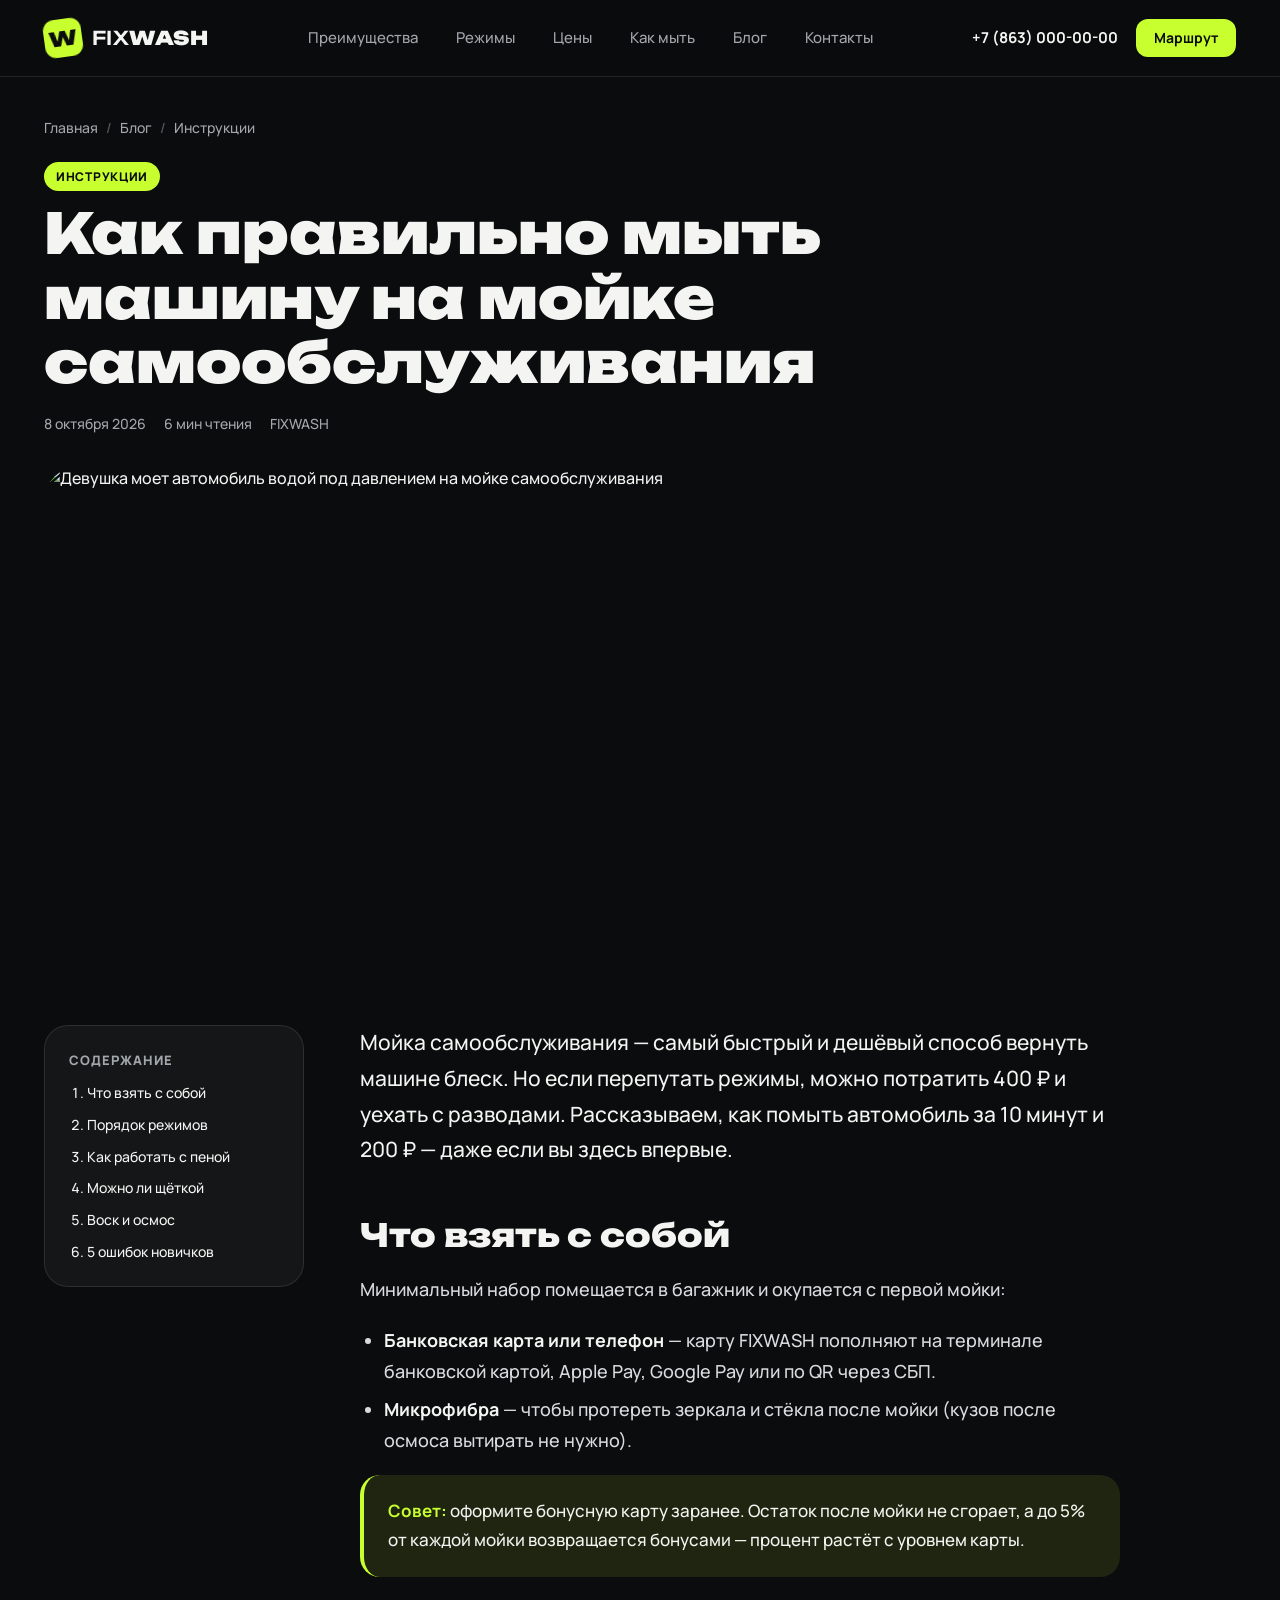
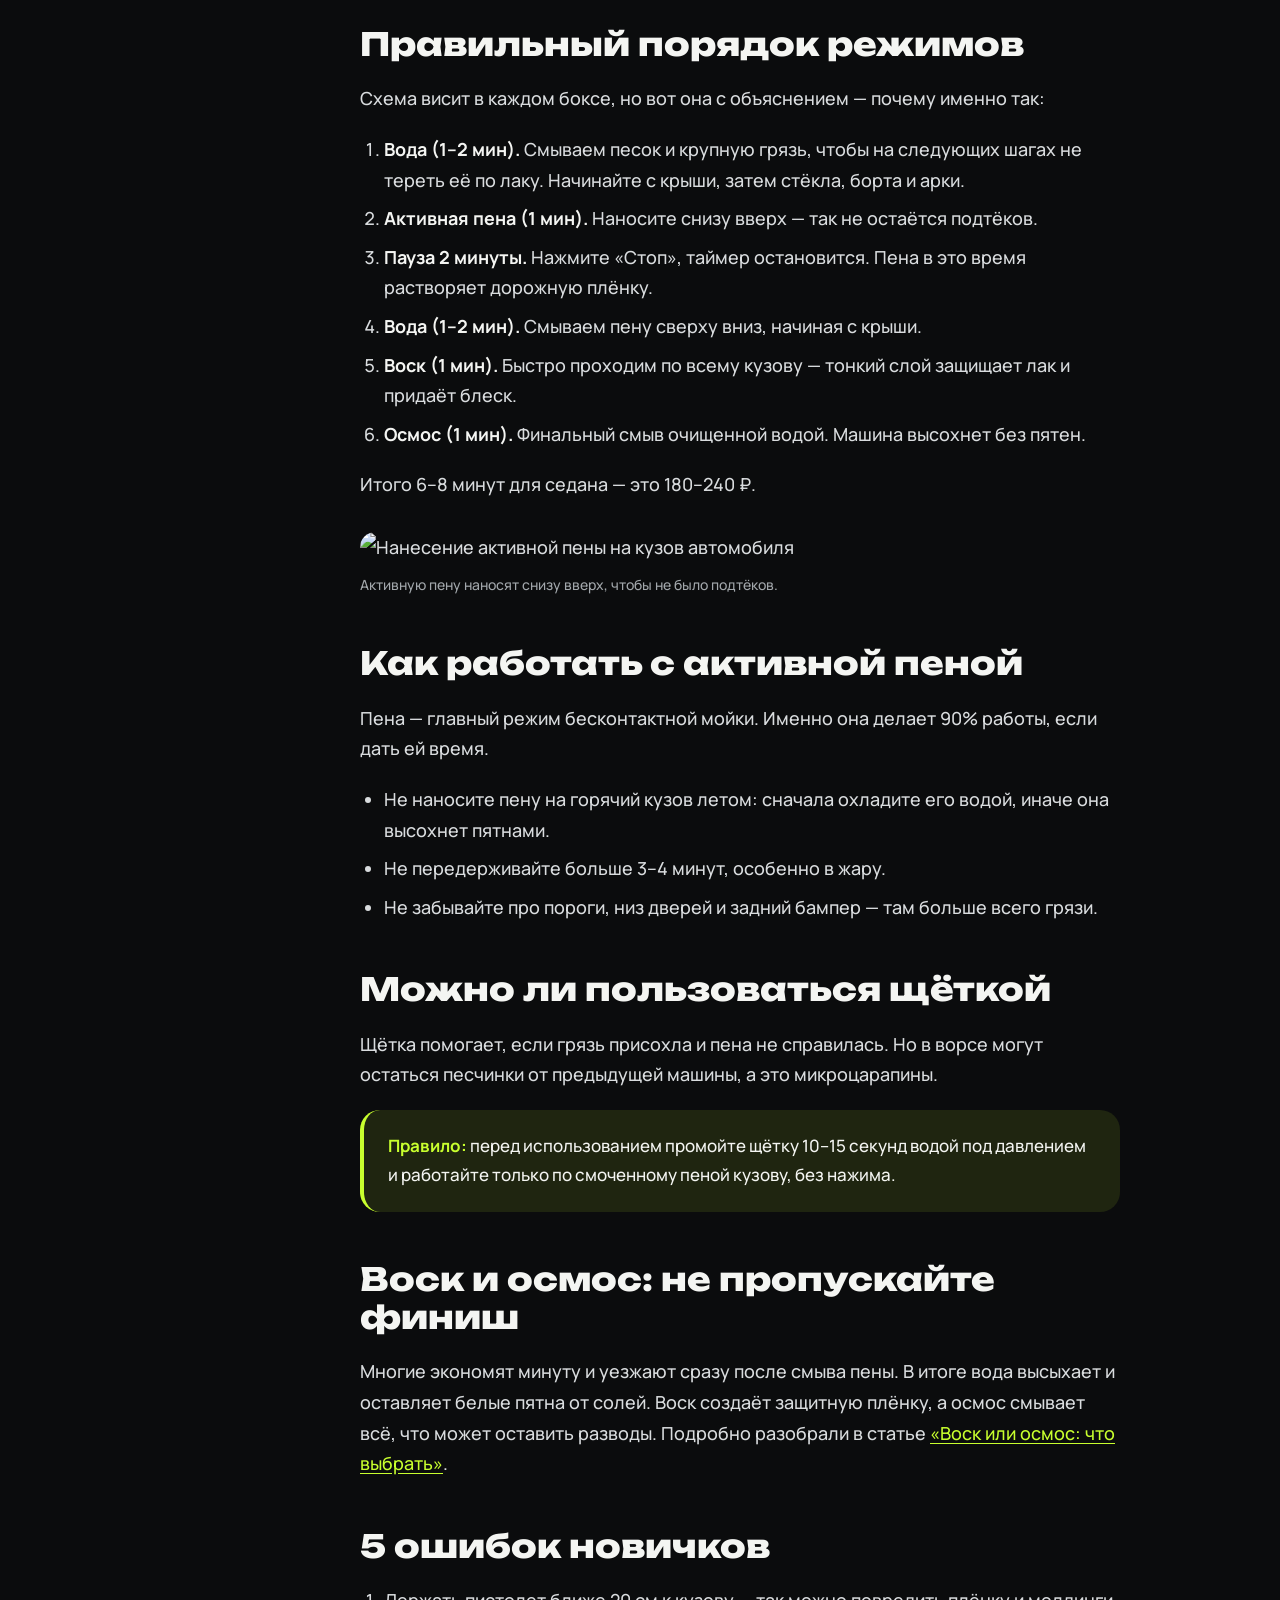
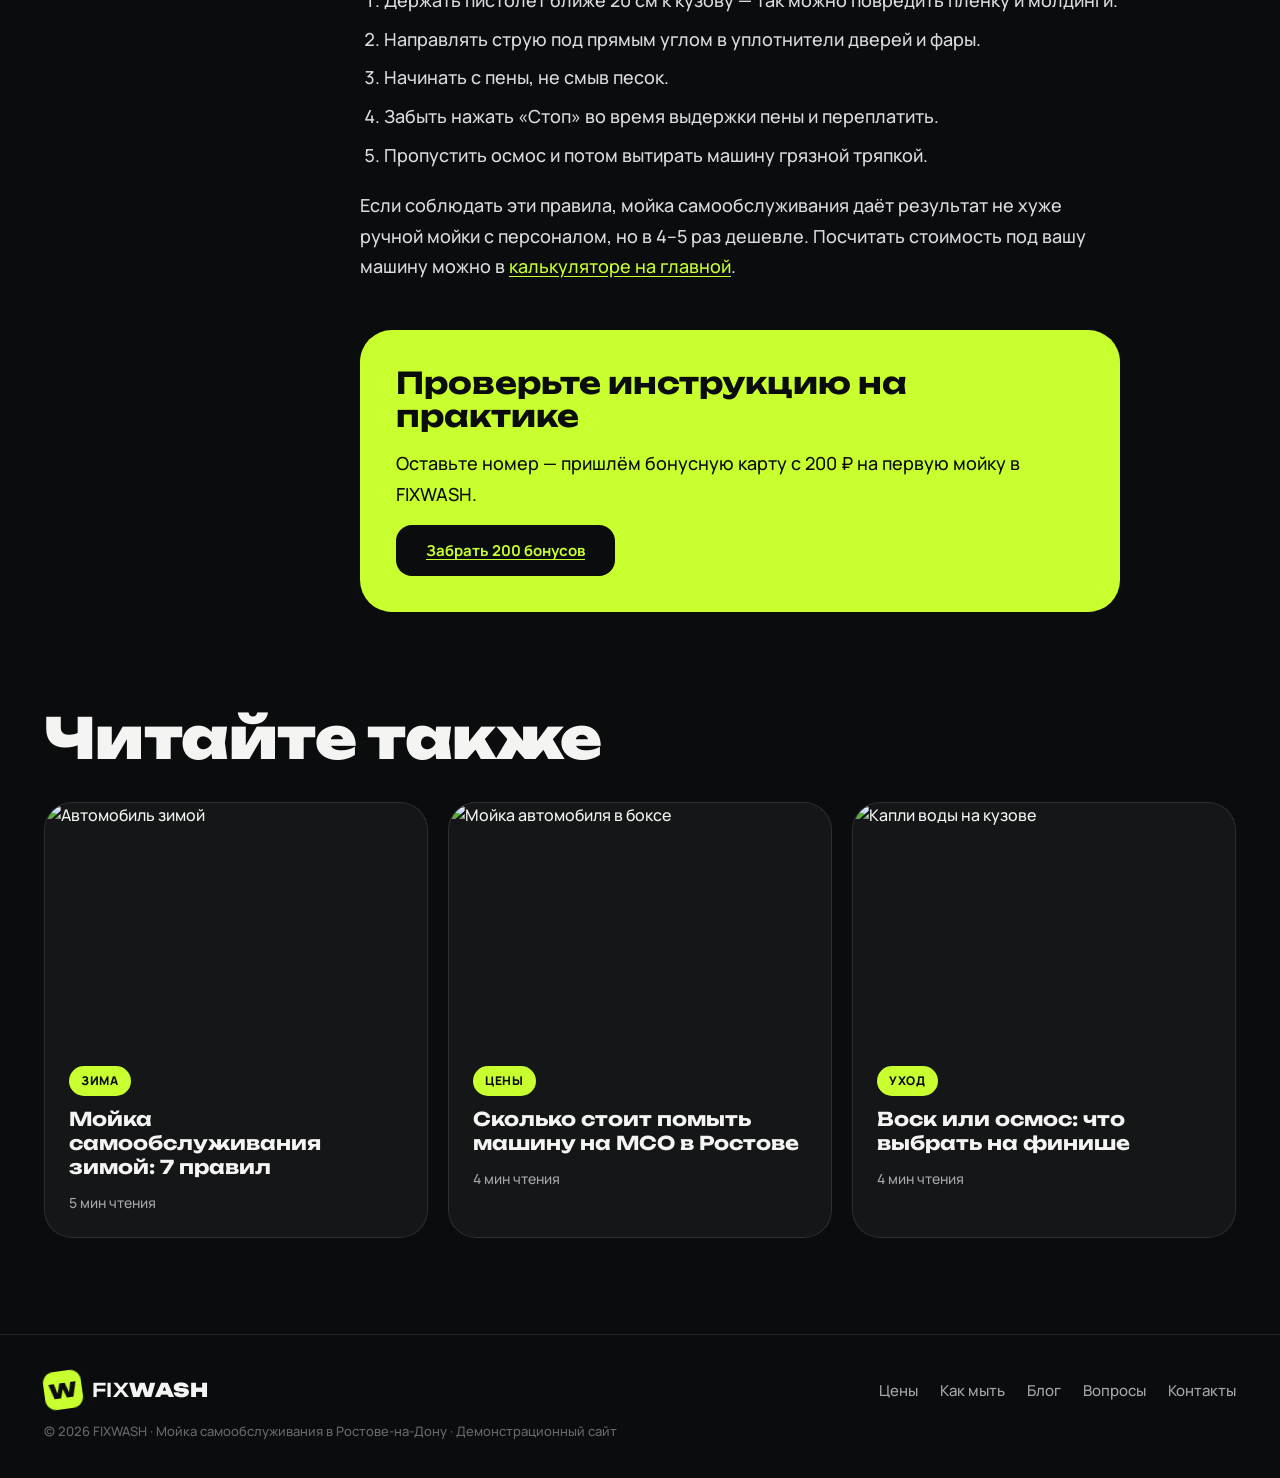
==== commit 7c3f060d: "Упрощены цены мойки FIXWASH Мойка 30 ₽/мин, пылесос и воздух 10 ₽/мин, бонусная карта с кэшбэком до " ====
--- a/blog/kak-pravilno-myt-mashinu-na-moyke-samoobsluzhivaniya.html
+++ b/blog/kak-pravilno-myt-mashinu-na-moyke-samoobsluzhivaniya.html
@@ -90,14 +90,13 @@
         <h2 id="before">Что взять с собой</h2>
         <p>Минимальный набор помещается в багажник и окупается с первой мойки:</p>
         <ul>
-          <li><strong>Банковская карта или телефон</strong> — на постах FIXWASH принимаем карты, Apple Pay, Google Pay и оплату по QR через СБП.</li>
+          <li><strong>Банковская карта или телефон</strong> — карту FIXWASH пополняют на терминале банковской картой, Apple Pay, Google Pay или по QR через СБП.</li>
           <li><strong>Микрофибра</strong> — чтобы протереть зеркала и стёкла после мойки (кузов после осмоса вытирать не нужно).</li>
-          <li><strong>Пакет для ковриков</strong> — если хотите помыть их отдельно на стенде.</li>
         </ul>
-        <div class="tip"><b>Совет:</b> оформите бонусную карту заранее. Остаток после мойки не сгорает, а 5% от каждой оплаты возвращается бонусами.</div>
+        <div class="tip"><b>Совет:</b> оформите бонусную карту заранее. Остаток после мойки не сгорает, а до 5% от каждой мойки возвращается бонусами — процент растёт с уровнем карты.</div>
 
         <h2 id="order">Правильный порядок режимов</h2>
-        <p>Схема висит на каждом посту, но вот она с объяснением — почему именно так:</p>
+        <p>Схема висит в каждом боксе, но вот она с объяснением — почему именно так:</p>
         <ol>
           <li><strong>Вода (1–2 мин).</strong> Смываем песок и крупную грязь, чтобы на следующих шагах не тереть её по лаку. Начинайте с крыши, затем стёкла, борта и арки.</li>
           <li><strong>Активная пена (1 мин).</strong> Наносите снизу вверх — так не остаётся подтёков.</li>
@@ -106,7 +105,7 @@
           <li><strong>Воск (1 мин).</strong> Быстро проходим по всему кузову — тонкий слой защищает лак и придаёт блеск.</li>
           <li><strong>Осмос (1 мин).</strong> Финальный смыв очищенной водой. Машина высохнет без пятен.</li>
         </ol>
-        <p>Итого 6–8 минут на посту для седана — это 180–240 ₽ днём или 126–168 ₽ ночью.</p>
+        <p>Итого 6–8 минут для седана — это 180–240 ₽.</p>
 
         <figure>
           <img src="https://images.unsplash.com/photo-1608506375591-b90e1f955e4b?w=1400&q=75&auto=format&fit=crop" alt="Нанесение активной пены на кузов автомобиля" loading="lazy">
--- a/css/style.css
+++ b/css/style.css
@@ -508,6 +508,15 @@
 .price-card--dark li::before { color: var(--lime); }
 .price-card--lime { background: var(--lime); }
 .price-card--lime ul, .price-card--lime small { color: var(--ink) !important; }
+.prices--3 { grid-template-columns: 1fr 1fr 1.4fr; }
+.levels { display: grid; grid-template-columns: repeat(3, 1fr); gap: 8px; margin-top: 4px; }
+.level { padding: 14px 12px; border-radius: 16px; background: rgba(11, 12, 13, .08); display: grid; gap: 2px; }
+.level b { font: 900 24px/1 var(--head); }
+.level span { font-weight: 800; font-size: 14px; margin-top: 6px; }
+.level small { font-size: 12px; color: var(--ink); opacity: .75; }
+.level:last-child { background: var(--ink); color: var(--lime); }
+.level:last-child small { color: var(--text-dim); opacity: 1; }
+.prices__note { margin-top: 20px; padding: 18px 22px; border-radius: 18px; background: var(--card); font-weight: 600; color: var(--ink-dim); }
 .price-card__badge { position: absolute; top: 20px; right: 20px; padding: 6px 12px; border-radius: 99px; background: var(--lime); color: var(--ink); font: 900 13px var(--head); }
 
 /* ----- Gallery ----- */
@@ -623,6 +632,7 @@
   .adv--4 { grid-template-columns: repeat(2, 1fr); }
   .steps--5 { grid-template-columns: repeat(3, 1fr); }
   .prices { grid-template-columns: repeat(2, 1fr); }
+  .prices--3 .price-card--lime { grid-column: 1 / -1; }
   .calc { grid-template-columns: 1fr; }
   .article__layout { grid-template-columns: 1fr; gap: 24px; }
   .toc { position: static; }
